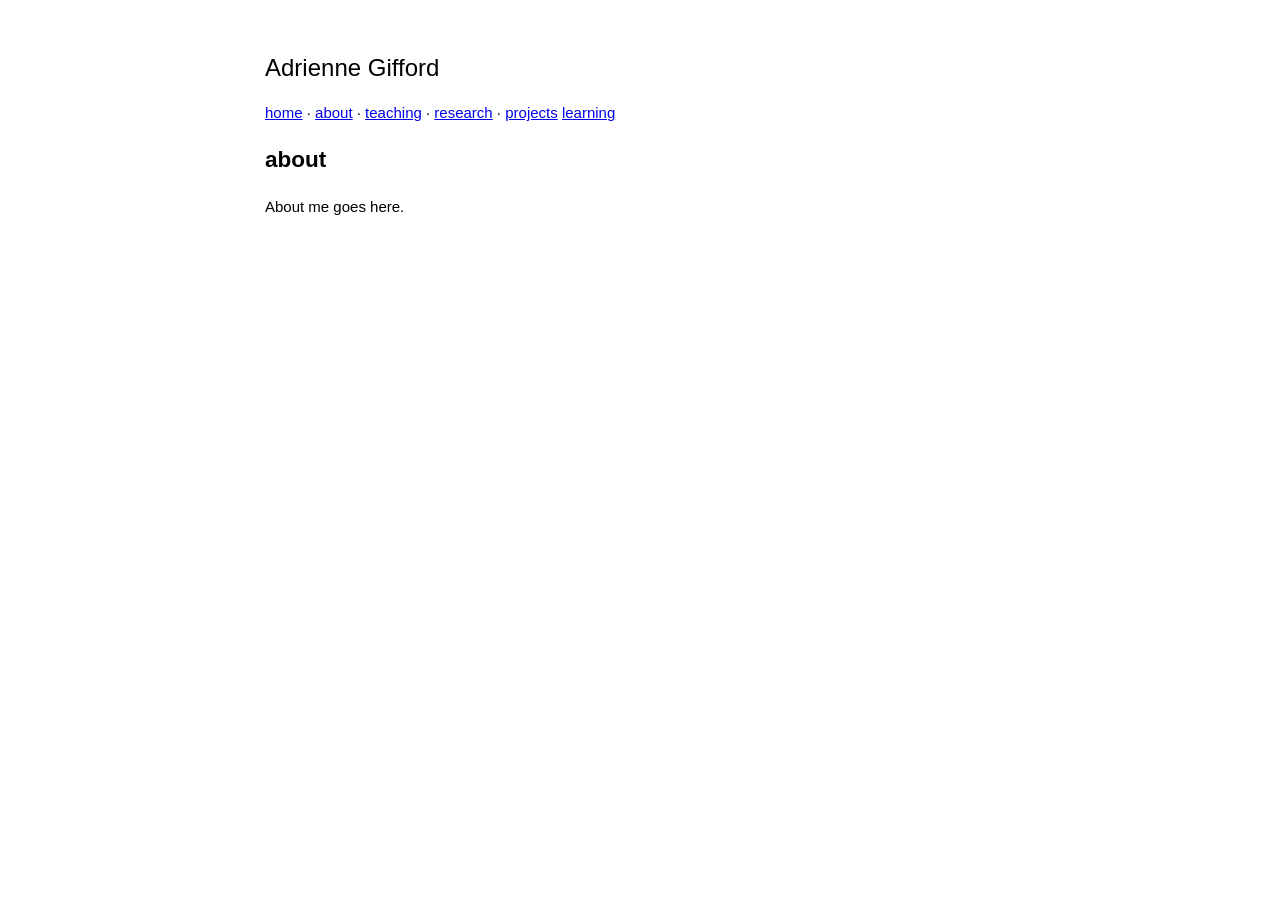
==== about.html @ 2891fdf2 "Update about.html" ====
<!DOCTYPE html>

<head>
  <meta charset="UTF-8">
  <meta name="viewport" content="width=device-width, initial-scale=1.0">
  <title>About | Adrienne Gifford</title>
  <link rel="stylesheet" href="style.css">
</head>

<body>

  <h1>Adrienne Gifford</h1>

  <nav>
    <a href="index.html">home</a> ·
    <a href="about.html">about</a> ·
    <a href="teaching.html">teaching</a> ·
    <a href="research.html">research</a> ·
    <a href="projects.html">projects</a>
    <a href="learning.html">learning</a>
  </nav>

  <h2>about</h2>

  <p>
    About me goes here.
  </p>

</body>

</html>
---- style.css ----
body{
  max-width: 750px;
  margin: 50px auto;
  padding:0 20px;

  font-family: Arial, Helvetica, sans-serif;
  font-size: 15px;
  line-height: 1.5;
}

a{
  color: #0000ee;
}

h1{
  font-size: 24px;
  font-weight: normal;
}
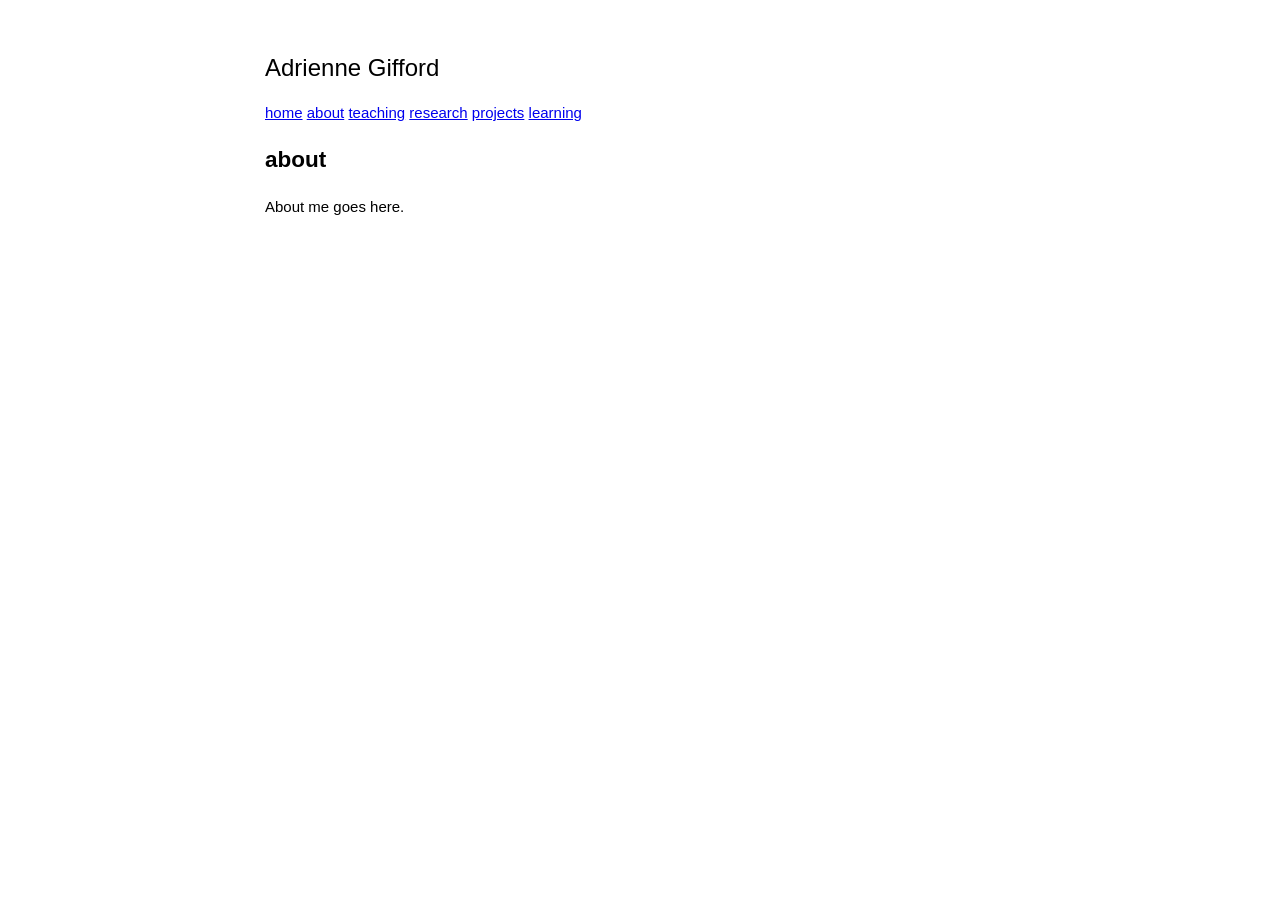
==== commit ec2f7d6f: "Update about.html" ====
--- a/about.html
+++ b/about.html
@@ -12,10 +12,10 @@
   <h1>Adrienne Gifford</h1>
 
   <nav>
-    <a href="index.html">home</a> ·
-    <a href="about.html">about</a> ·
-    <a href="teaching.html">teaching</a> ·
-    <a href="research.html">research</a> ·
+    <a href="index.html">home</a> 
+    <a href="about.html">about</a> 
+    <a href="teaching.html">teaching</a> 
+    <a href="research.html">research</a> 
     <a href="projects.html">projects</a>
     <a href="learning.html">learning</a>
   </nav>
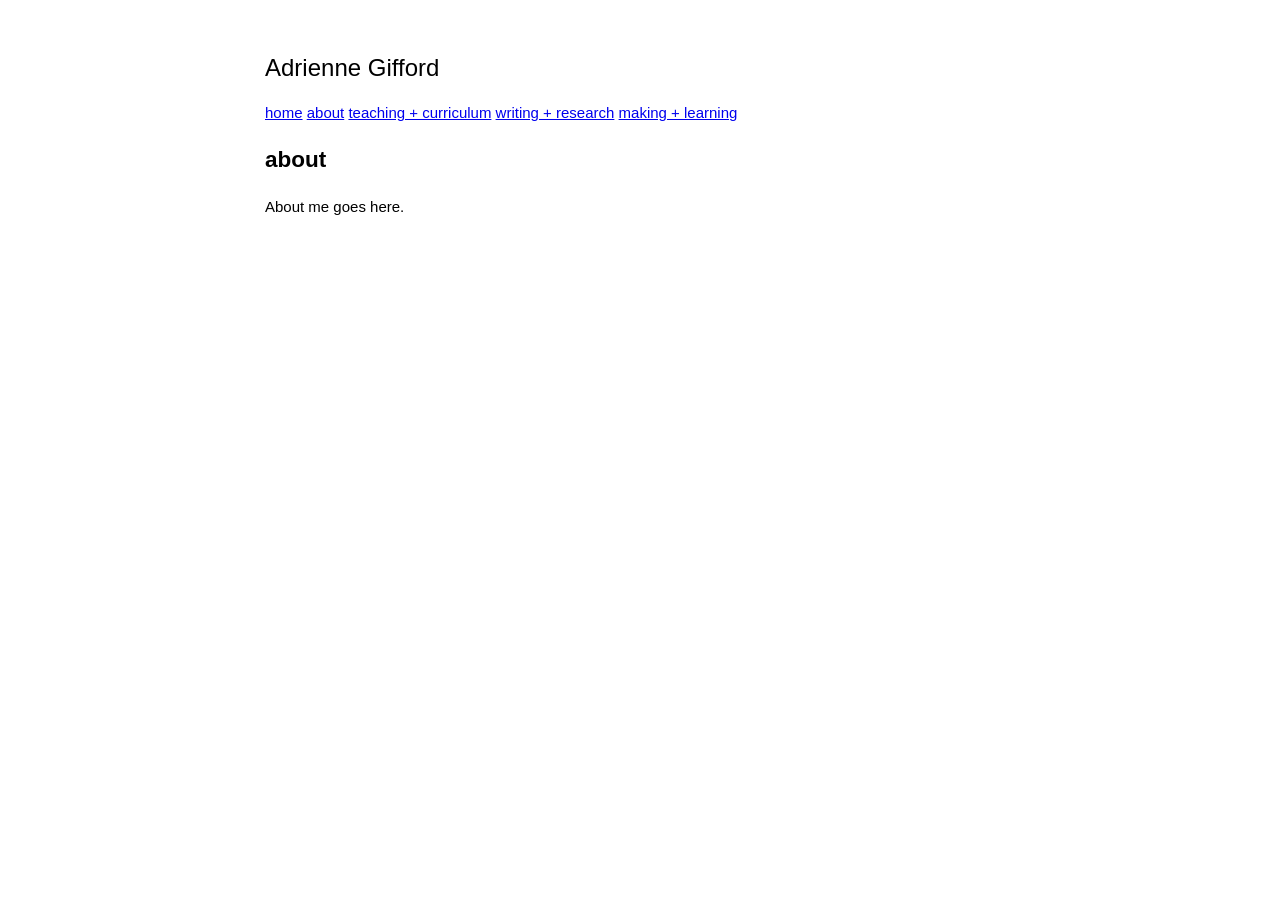
==== commit fab52806: "Update about.html" ====
--- a/about.html
+++ b/about.html
@@ -12,12 +12,11 @@
   <h1>Adrienne Gifford</h1>
 
   <nav>
-    <a href="index.html">home</a> 
-    <a href="about.html">about</a> 
-    <a href="teaching.html">teaching</a> 
-    <a href="research.html">research</a> 
-    <a href="projects.html">projects</a>
-    <a href="learning.html">learning</a>
+  <a href="index.html">home</a>
+  <a href="about.html">about</a>
+  <a href="teaching.html">teaching + curriculum</a>
+  <a href="research.html">writing + research</a>
+  <a href="projects.html">making + learning</a>
   </nav>
 
   <h2>about</h2>
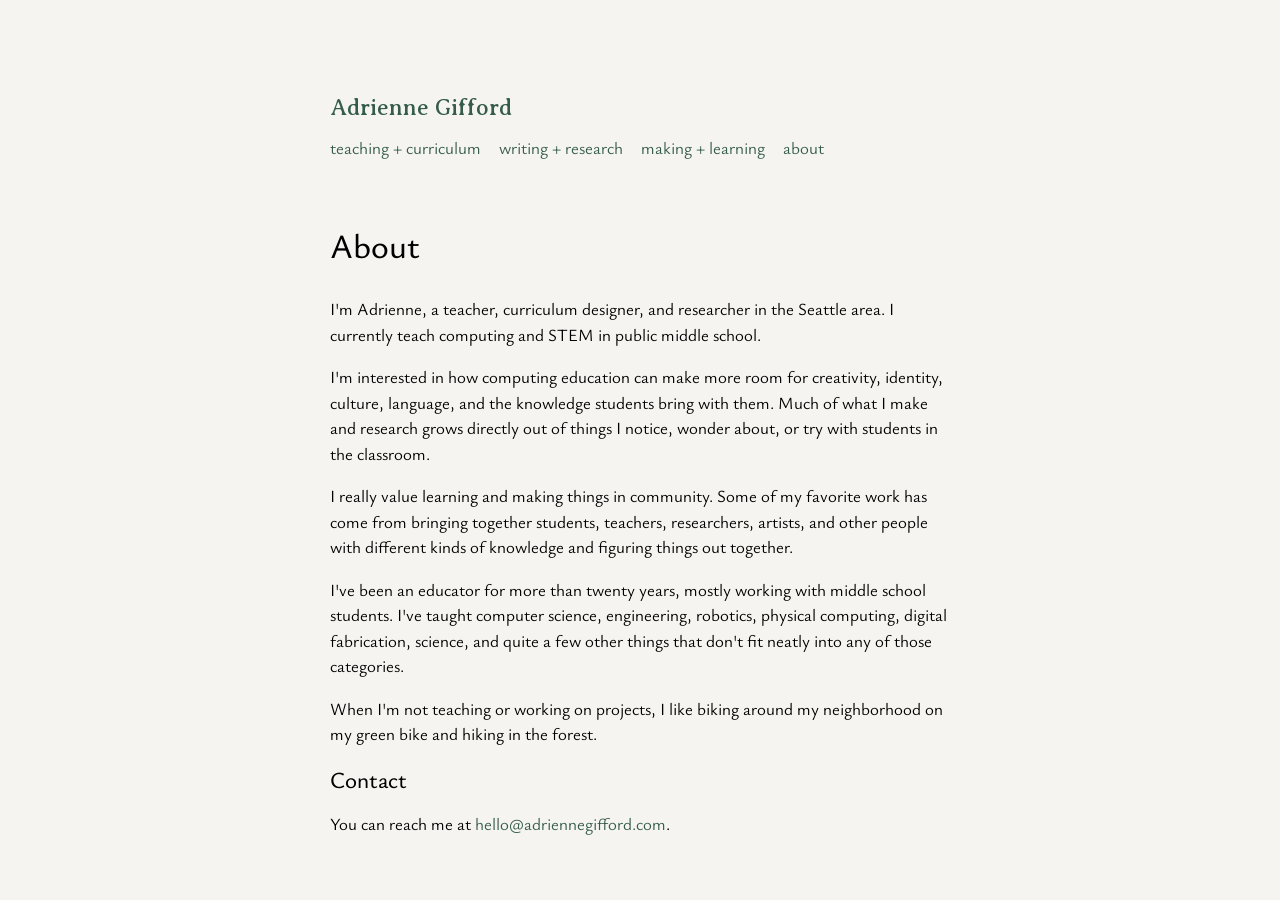
==== commit 9e47c673: "Update about.html" ====
--- a/about.html
+++ b/about.html
@@ -4,27 +4,74 @@
   <meta charset="UTF-8">
   <meta name="viewport" content="width=device-width, initial-scale=1.0">
   <title>About | Adrienne Gifford</title>
+
+  <link rel="preconnect" href="https://fonts.googleapis.com">
+  <link rel="preconnect" href="https://fonts.gstatic.com" crossorigin>
+  <link href="https://fonts.googleapis.com/css2?family=Averia+Serif+Libre:wght@400;700&family=Ysabeau:ital,wght@0,300;0,400;0,500;0,600;1,400&display=swap" rel="stylesheet">
+
   <link rel="stylesheet" href="style.css">
 </head>
 
-<body>
+<body class="interior">
 
-  <h1>Adrienne Gifford</h1>
+  <nav class="interior-nav">
+    <a class="home-link" href="index.html">Adrienne Gifford</a>
 
-  <nav>
-  <a href="index.html">home</a>
-  <a href="about.html">about</a>
-  <a href="teaching.html">teaching + curriculum</a>
-  <a href="research.html">writing + research</a>
-  <a href="projects.html">making + learning</a>
+    <div class="interior-links">
+      <a href="teachingcurriculum.html">teaching + curriculum</a>
+      <a href="writingresearch.html">writing + research</a>
+      <a href="makinglearning.html">making + learning</a>
+      <a href="about.html">about</a>
+    </div>
   </nav>
 
-  <h2>about</h2>
+  <main>
 
-  <p>
-    About me goes here.
-  </p>
+    <h1>About</h1>
+
+    <p>
+      I'm Adrienne, a teacher, curriculum designer, and researcher
+      in the Seattle area. I currently teach computing and STEM in public
+      middle school.
+    </p>
+
+    <p>
+      I'm interested in how computing education can make more room for
+      creativity, identity, culture, language, and the knowledge students
+      bring with them. Much of what I make and research grows
+      directly out of things I notice, wonder about, or try with students
+      in the classroom.
+    </p>
+
+    <p>
+      I really value learning and making things in community. Some of my
+      favorite work has come from bringing together students, teachers,
+      researchers, artists, and other people with different kinds of
+      knowledge and figuring things out together.
+    </p>
+
+    <p>
+      I've been an educator for more than twenty years, mostly working
+      with middle school students. I've taught computer science,
+      engineering, robotics, physical computing, digital fabrication,
+      science, and quite a few other things that don't fit neatly into any of
+      those categories.
+    </p>
+
+    <p>
+      When I'm not teaching or working on projects, I like biking around my neighborhood
+      on my green bike and hiking in the forest.
+    </p>
+
+    <section class="contact">
+      <h2>Contact</h2>
+
+      <p>
+        You can reach me at
+        <a href="mailto:YOUR-EMAIL">hello@adriennegifford.com</a>.
+      </p>
+    </section>
+
+  </main>
 
 </body>
-
-</html>
--- a/style.css
+++ b/style.css
@@ -1,18 +1,118 @@
+
+@media (max-width: 500px) {
+  body:not(.interior) nav {
+    grid-template-columns: 1fr;
+    gap: 8px;
+  }
+}
+
 body{
   max-width: 750px;
-  margin: 50px auto;
+  margin: 90px auto 60px;
   padding:0 20px;
 
-  font-family: Arial, Helvetica, sans-serif;
-  font-size: 15px;
+  font-family: "Ysabeau", sans-serif;
+  font-size: 17px;
   line-height: 1.5;
+  background-color: #f5f4f0;
+  text-align: center;
 }
 
 a{
-  color: #0000ee;
+  color: #355c4a;
+  text-decoration: none;
+}
+
+a:hover{
+  text-decoration: underline;
 }
 
 h1{
-  font-size: 24px;
-  font-weight: normal;
+  font-family: "Averia Serif Libre", serif;
+  font-size: 34px;
+  font-weight: 400;
+  margin-bottom: 25px;
 }
+
+.image-credit{
+  font-size:10px;
+  margin-top: 4px;
+}
+
+img{
+  max-width: 200px;
+  width: 100%;
+  height: auto;
+}
+
+nav {
+  margin: 30px auto 0;
+  max-width: 500px;
+  display: grid;
+  grid-template-columns: 1fr 1fr;
+  gap: 14px 35px;
+}
+
+nav a {
+  font-size: 21px;
+  font-weight: 500;
+  text-decoration: none;
+}
+
+.interior main{
+  max-width: 620px;
+  margin: 0 auto;
+  text-align: left;
+}
+
+.research-item{
+  margin-top: 55px;
+}
+
+.selected-work, .earlier-work{
+  margin-top: 70px;
+}
+
+.interior h1 {
+  font-family: "Ysabeau", sans-serif;
+  font-weight: 500;
+}
+.interior h2{
+  font-family: "Ysabeau", sans-serif;
+  font-size: 23px;
+  font-weight: 500;
+  line-height: 1.25;
+  margin-bottom: 12px;
+}
+
+.details{
+  font-size: 15px;
+  opacity: 0.7;
+  margin-top: 10px;
+}
+.interior .interior-nav {
+  display: block;
+  max-width: 620px;
+  margin: 0 auto 60px;
+  text-align: left;
+}
+
+.interior .home-link {
+  display: block;
+  font-family: "Averia Serif Libre", serif;
+  font-size: 23px;
+  font-weight: 400;
+  margin-bottom: 10px;
+}
+
+.interior .interior-links {
+  display: flex;
+  flex-wrap: wrap;
+  gap: 4px 18px;
+}
+
+.interior .interior-links a {
+  font-family: "Ysabeau", sans-serif;
+  font-size: 17px;
+  font-weight: 400;
+}
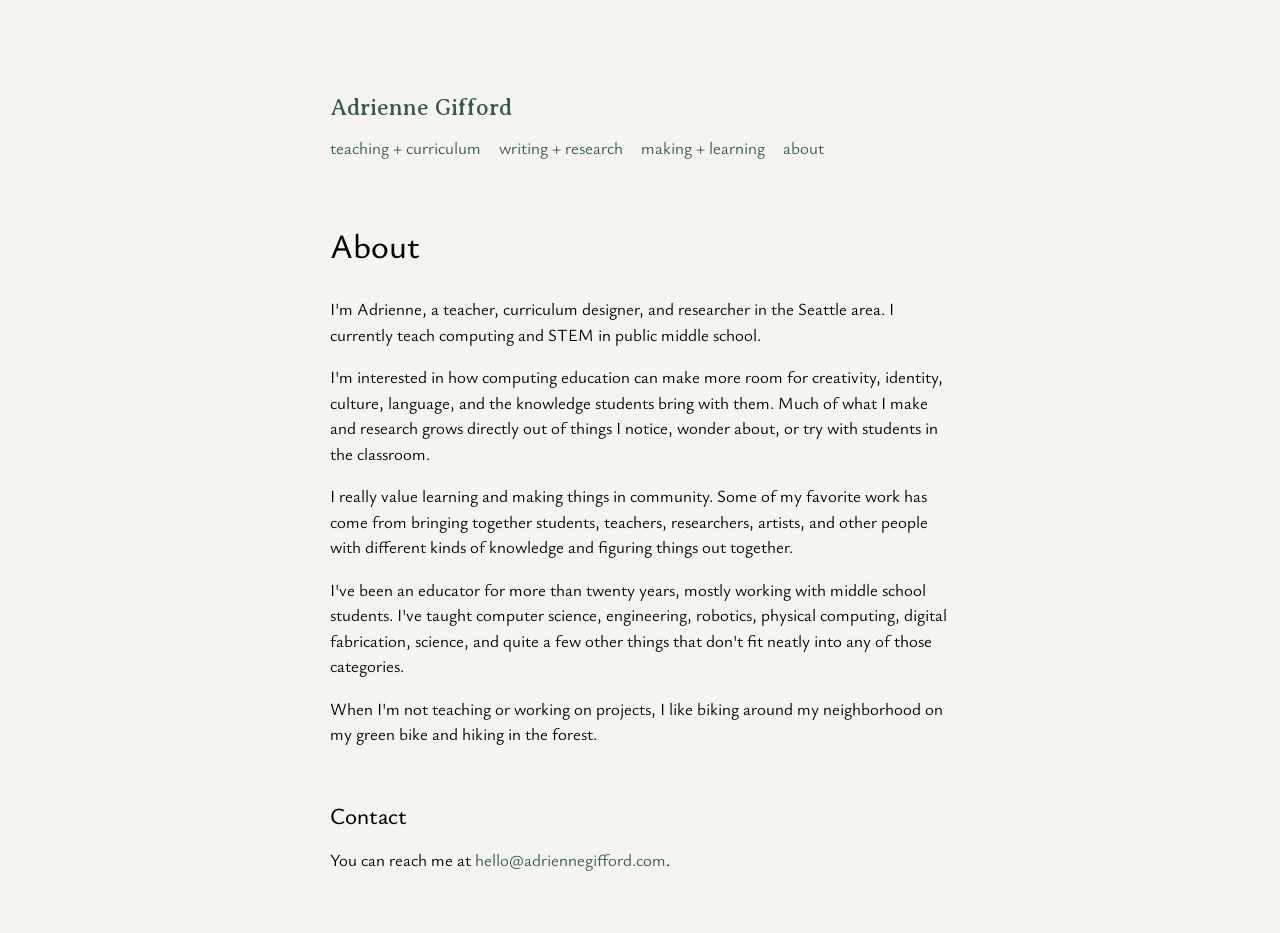
==== commit 620e0cc8: "Update about.html" ====
--- a/about.html
+++ b/about.html
@@ -68,7 +68,7 @@
 
       <p>
         You can reach me at
-        <a href="mailto:YOUR-EMAIL">hello@adriennegifford.com</a>.
+        <a href="mailto:hello@adriennegifford.com">hello@adriennegifford.com</a>.
       </p>
     </section>
 
--- a/style.css
+++ b/style.css
@@ -116,3 +116,7 @@
   font-size: 17px;
   font-weight: 400;
 }
+
+.contact {
+  margin-top: 55px;
+}
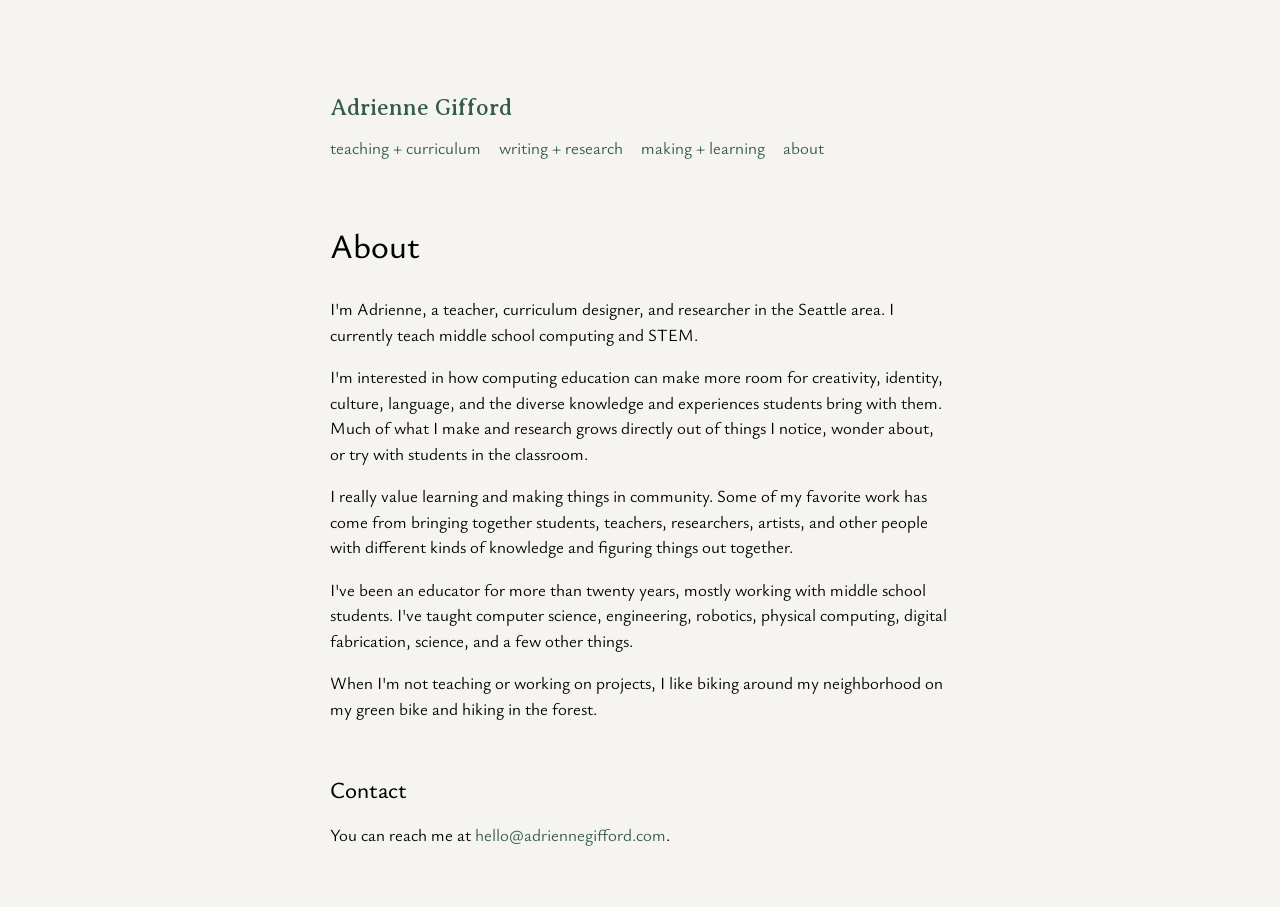
==== commit dbe7cc8b: "Update about.html" ====
--- a/about.html
+++ b/about.html
@@ -31,14 +31,13 @@
 
     <p>
       I'm Adrienne, a teacher, curriculum designer, and researcher
-      in the Seattle area. I currently teach computing and STEM in public
-      middle school.
+      in the Seattle area. I currently teach middle school computing and STEM.
     </p>
 
     <p>
       I'm interested in how computing education can make more room for
-      creativity, identity, culture, language, and the knowledge students
-      bring with them. Much of what I make and research grows
+      creativity, identity, culture, language, and the diverse knowledge and 
+      experiences students bring with them. Much of what I make and research grows
       directly out of things I notice, wonder about, or try with students
       in the classroom.
     </p>
@@ -54,8 +53,7 @@
       I've been an educator for more than twenty years, mostly working
       with middle school students. I've taught computer science,
       engineering, robotics, physical computing, digital fabrication,
-      science, and quite a few other things that don't fit neatly into any of
-      those categories.
+      science, and a few other things.
     </p>
 
     <p>
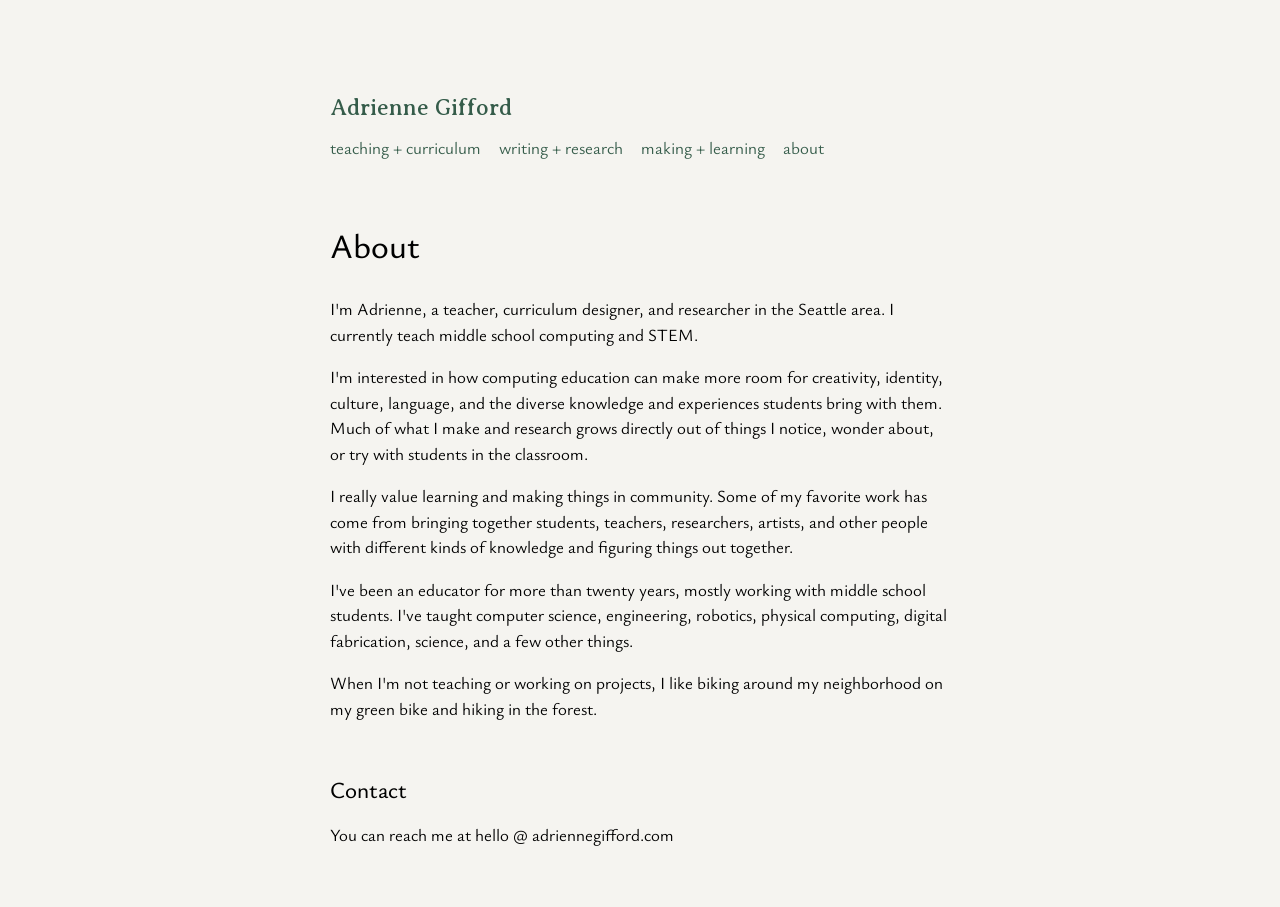
==== commit 9790c66b: "Update about.html" ====
--- a/about.html
+++ b/about.html
@@ -65,8 +65,7 @@
       <h2>Contact</h2>
 
       <p>
-        You can reach me at
-        <a href="mailto:hello@adriennegifford.com">hello@adriennegifford.com</a>.
+        You can reach me at hello @ adriennegifford.com
       </p>
     </section>
 
